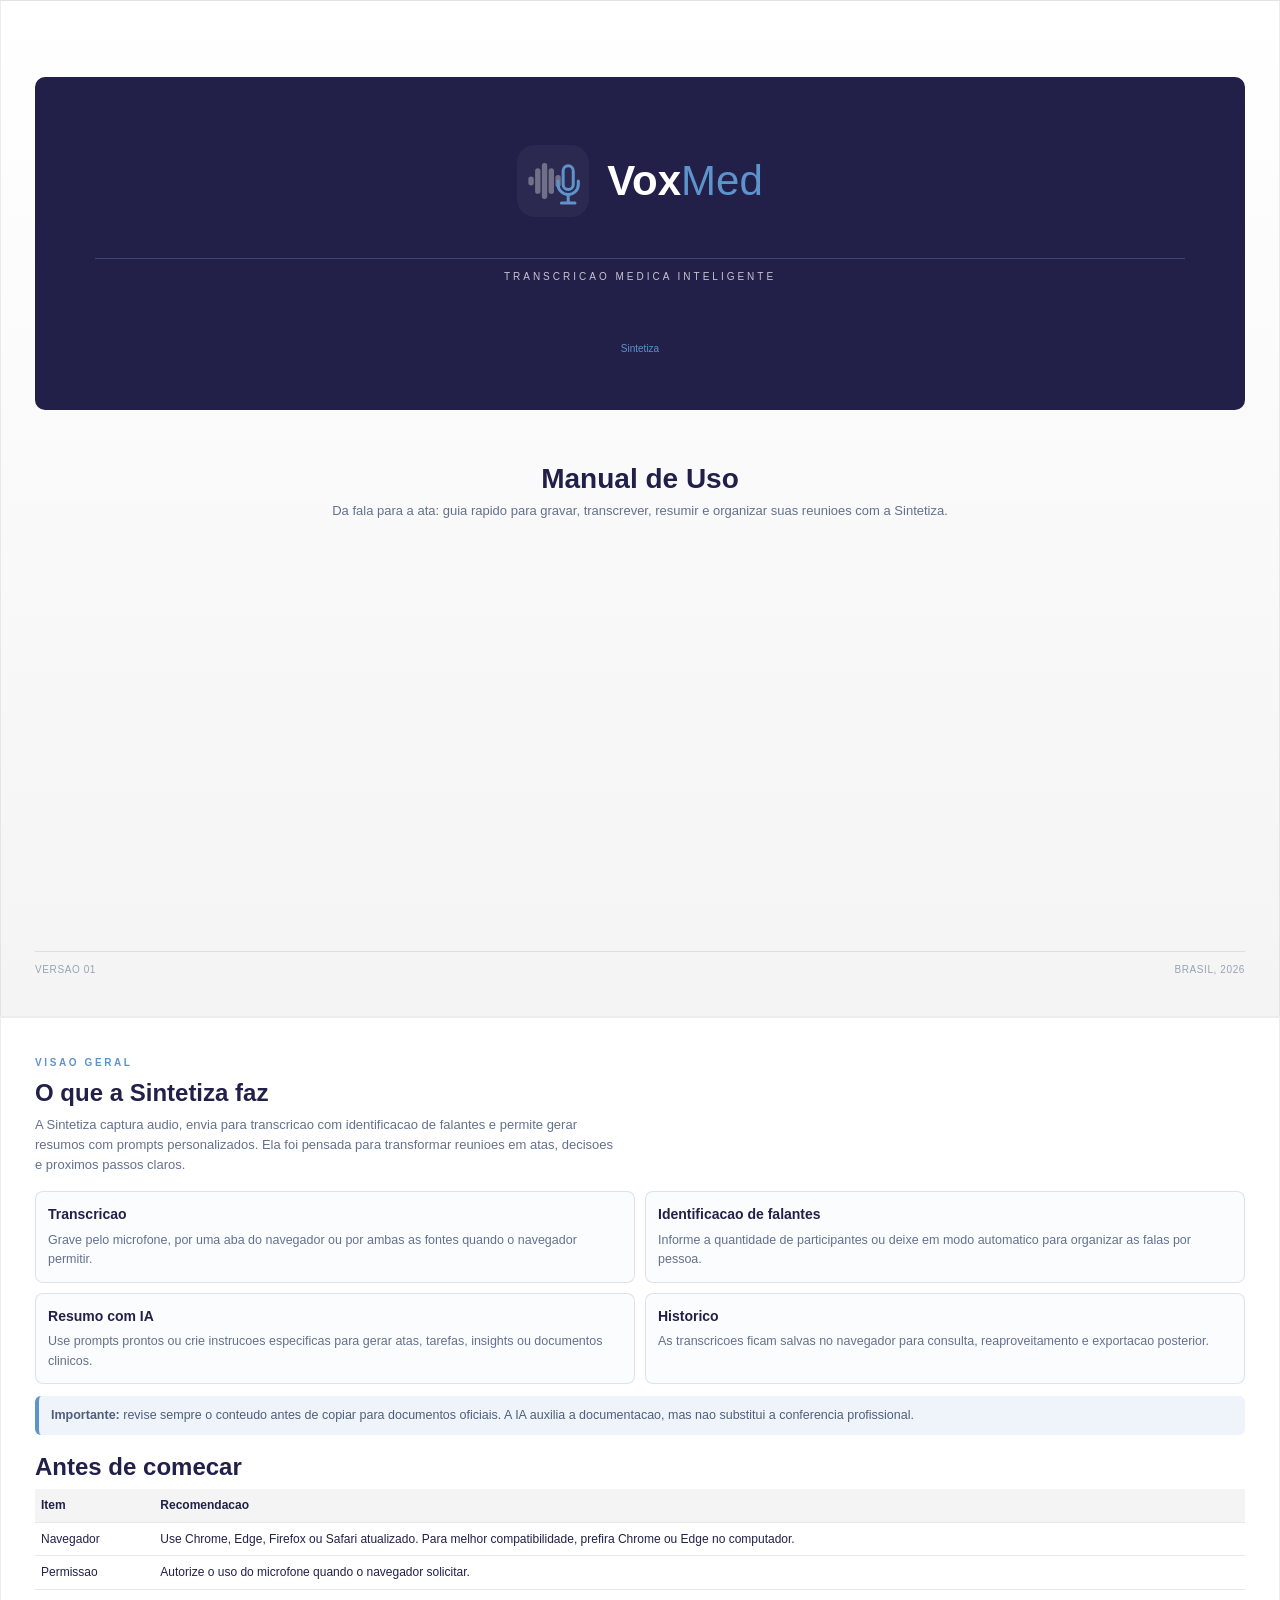
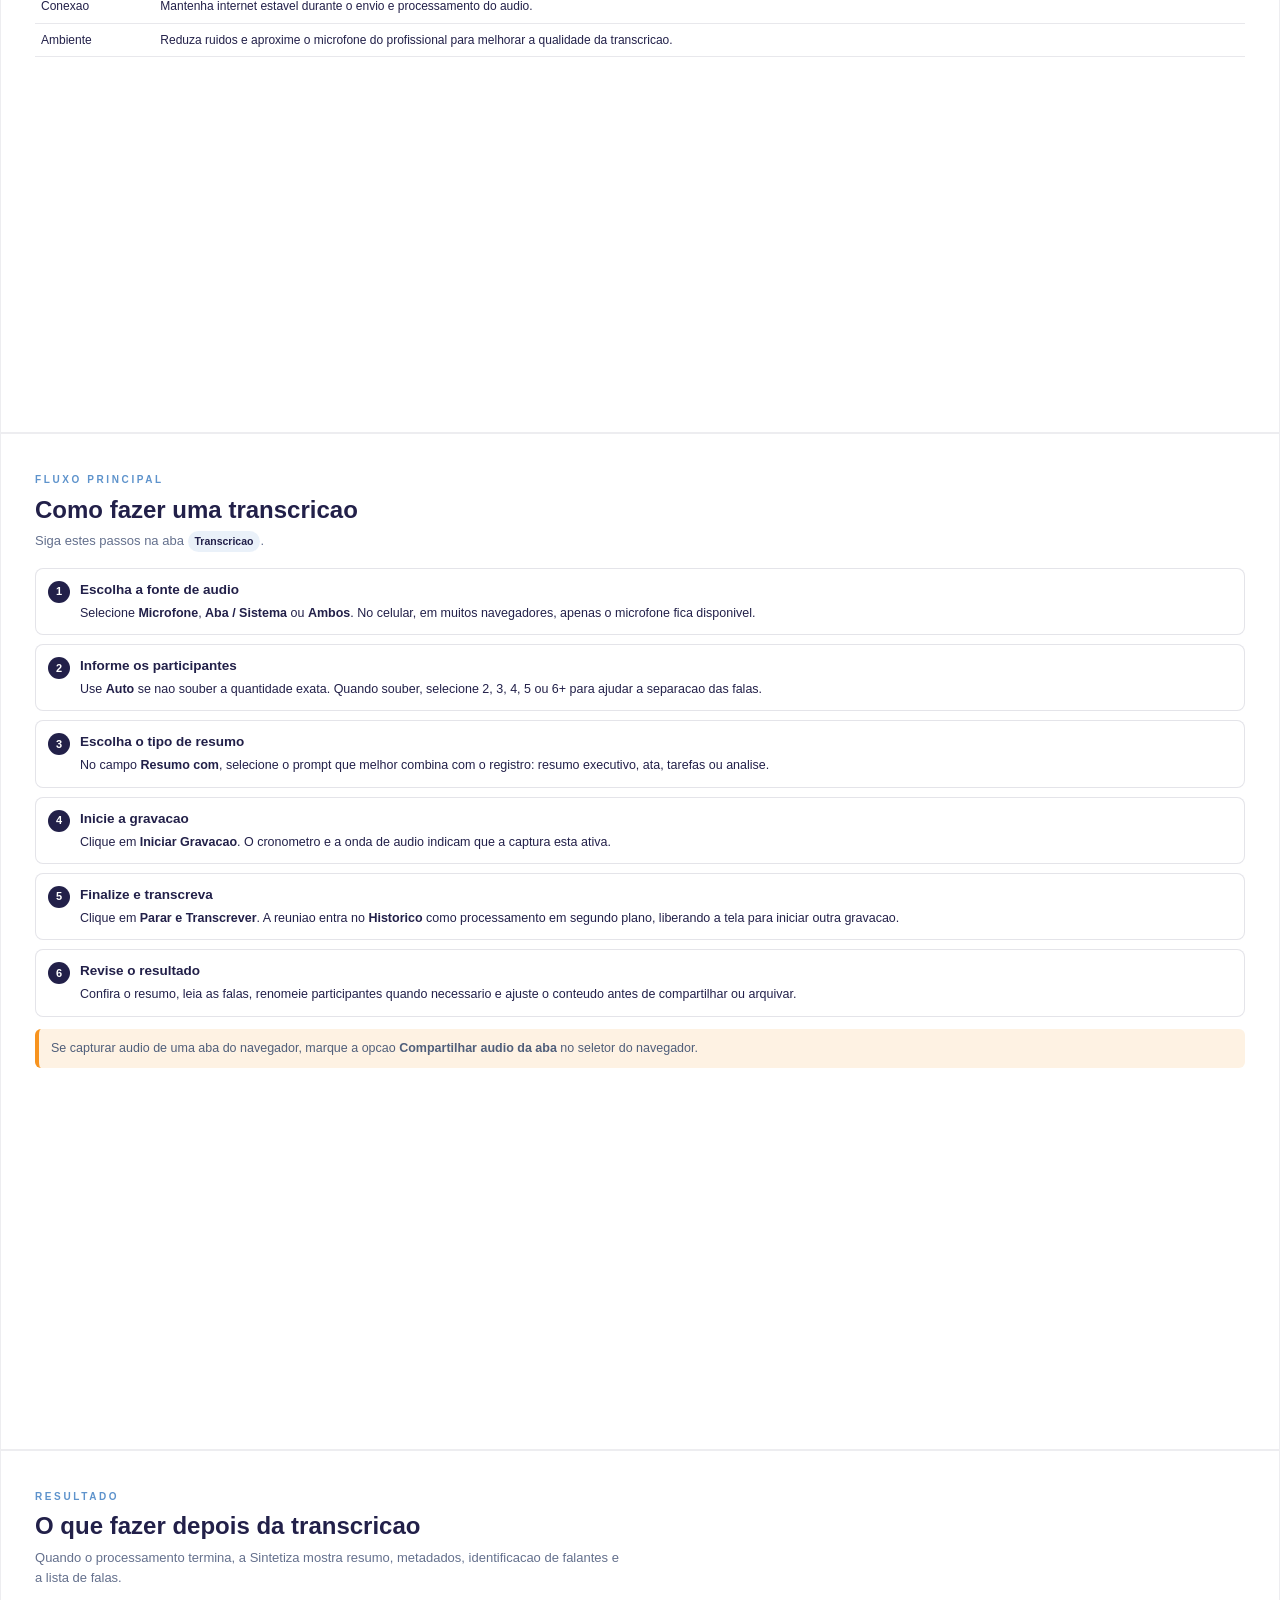
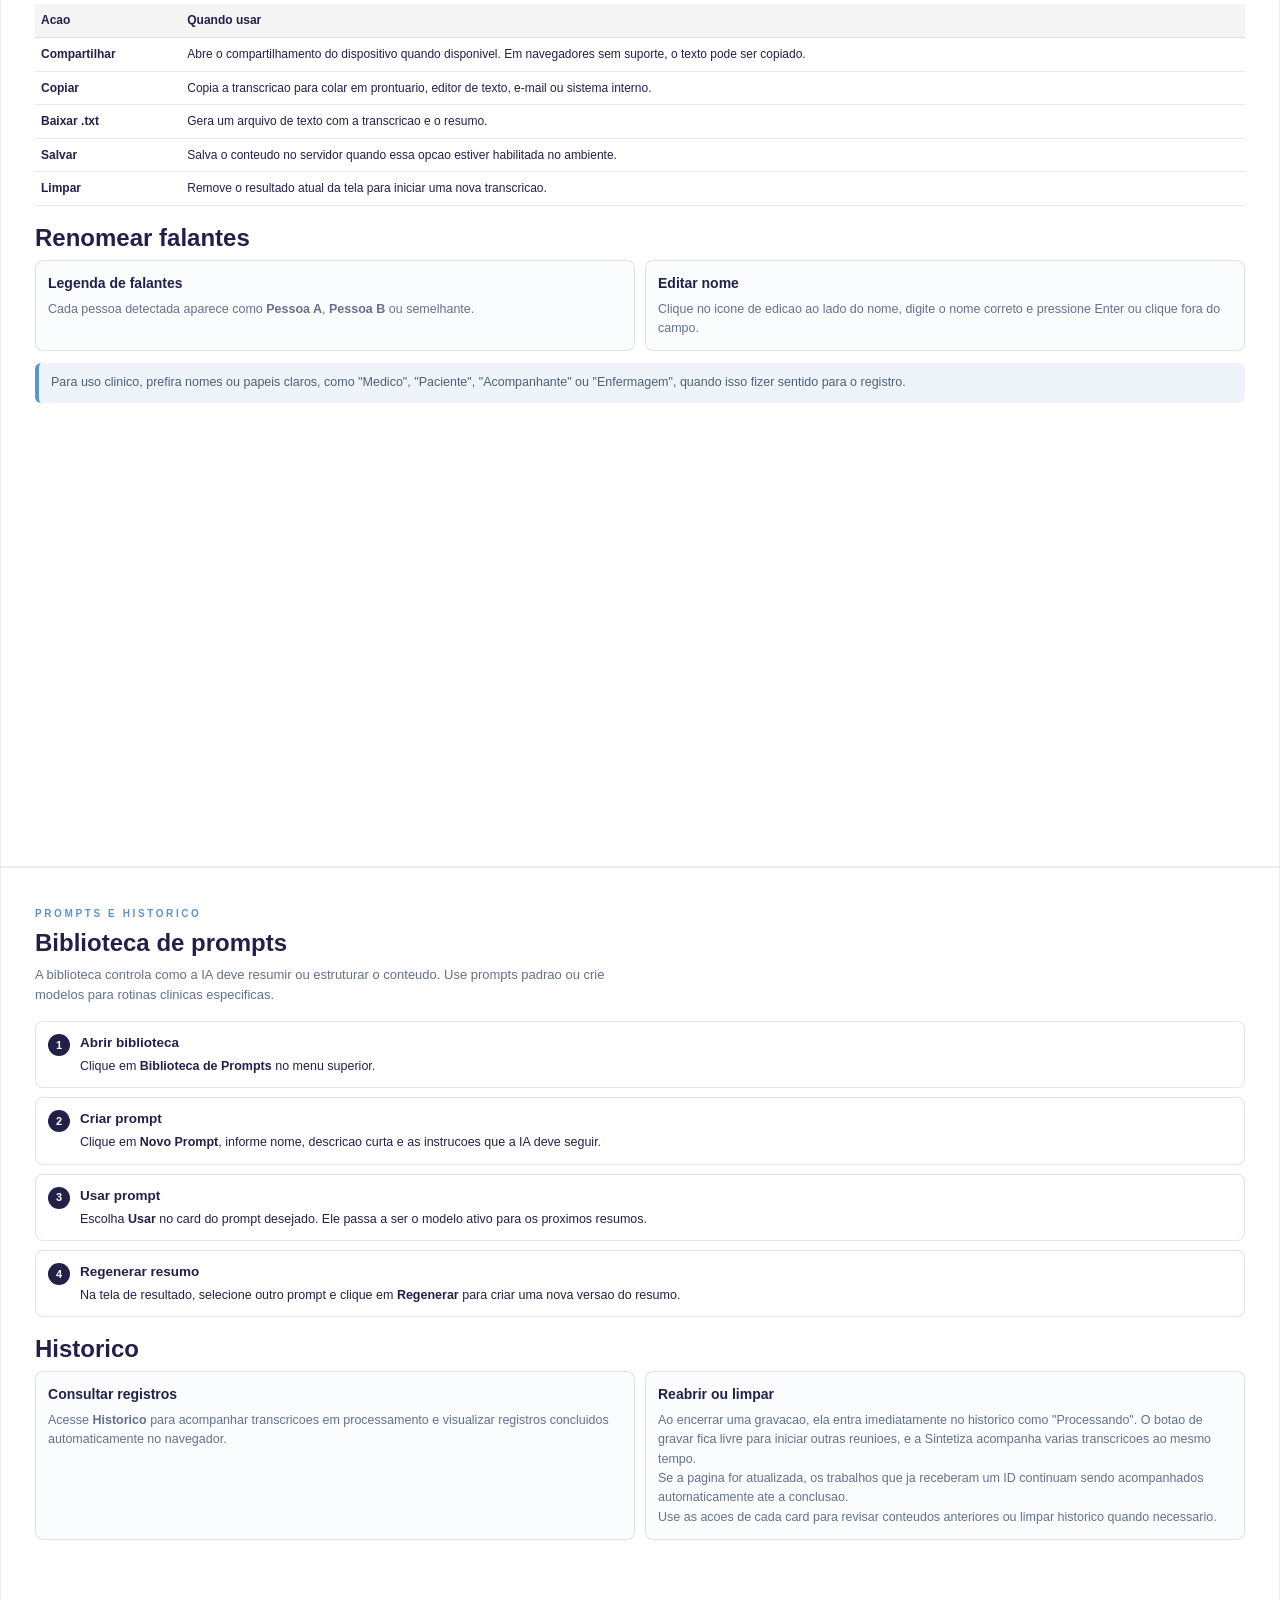
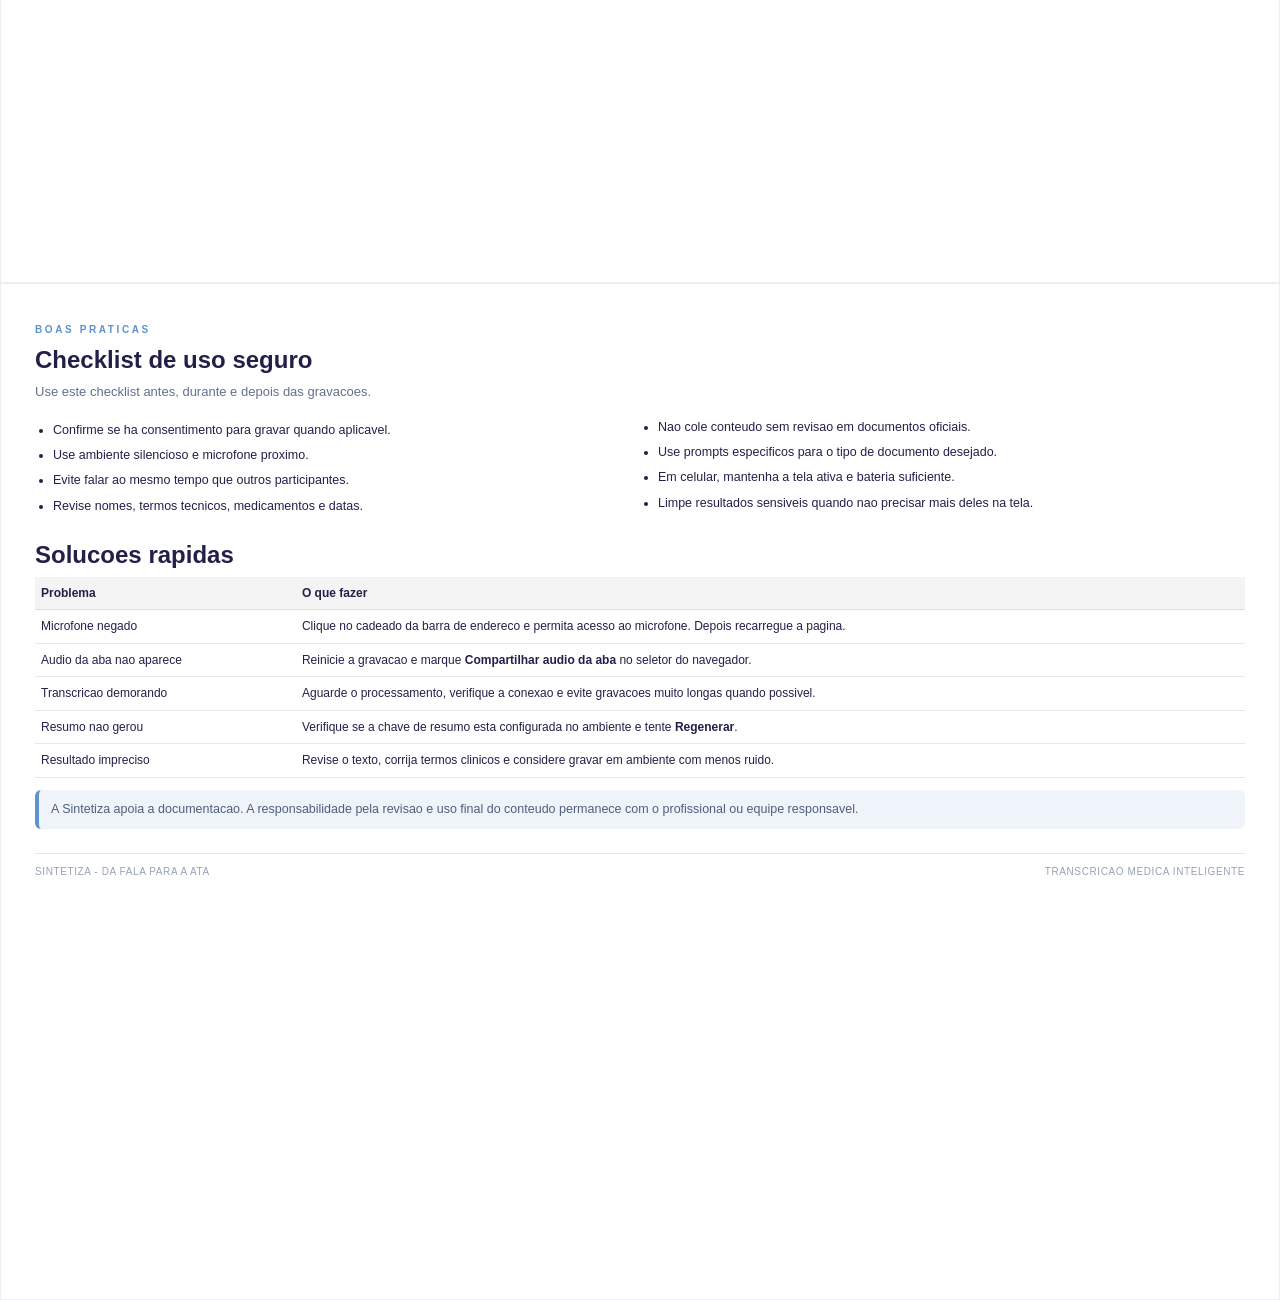
==== docs/Manual_Sintetiza.html @ 829ab647 "Renomeia Oratta para Sintetiza" ====
<!doctype html>
<html lang="pt-BR">
<head>
  <meta charset="utf-8" />
  <title>Manual de Uso - Sintetiza</title>
  <style>
    @page {
      size: A4;
      margin: 14mm;
    }

    * { box-sizing: border-box; }

    body {
      margin: 0;
      background: #f4f4f4;
      color: #222049;
      font-family: Arial, Helvetica, sans-serif;
      font-size: 12.5px;
      line-height: 1.55;
    }

    h1, h2, h3, p { margin: 0; }

    .page {
      min-height: 269mm;
      padding: 10mm 9mm;
      break-after: page;
      background: #ffffff;
      border: 1px solid rgba(34, 32, 73, .08);
    }

    .page:last-child { break-after: auto; }

    .cover {
      display: flex;
      flex-direction: column;
      justify-content: space-between;
      background: linear-gradient(180deg, #ffffff 0%, #f4f4f4 100%);
    }

    .brand-card {
      margin-top: 10mm;
      padding: 18mm 16mm 14mm;
      background: #222049;
      color: #ffffff;
      border-radius: 10px;
      text-align: center;
    }

    .brand-row {
      display: inline-flex;
      align-items: center;
      gap: 18px;
      margin-bottom: 11mm;
    }

    .mark {
      width: 72px;
      height: 72px;
      border-radius: 18px;
      display: inline-flex;
      align-items: center;
      justify-content: center;
      color: #5e93cc;
      background: rgba(255,255,255,.04);
    }

    .wordmark {
      font-size: 42px;
      line-height: 1;
      letter-spacing: 0;
      white-space: nowrap;
    }

    .wordmark strong { color: #ffffff; }
    .wordmark span { color: #5e93cc; font-weight: 400; }

    .tagline {
      border-top: 1px solid rgba(94,147,204,.35);
      padding-top: 10px;
      font-size: 10px;
      letter-spacing: 3px;
      text-transform: uppercase;
      color: rgba(255,255,255,.74);
    }

    .domain {
      margin-top: 15mm;
      font-size: 10px;
      color: #5e93cc;
    }

    .cover-title {
      margin-top: 14mm;
      text-align: center;
    }

    .cover-title h1 {
      font-size: 28px;
      line-height: 1.12;
      margin-bottom: 7px;
    }

    .cover-title p {
      color: #64708d;
      font-size: 13px;
    }

    .footer {
      display: flex;
      justify-content: space-between;
      align-items: center;
      color: #98a2b5;
      font-size: 10px;
      letter-spacing: .6px;
      text-transform: uppercase;
      border-top: 1px solid rgba(34,32,73,.1);
      padding-top: 10px;
    }

    .section-kicker {
      color: #5e93cc;
      font-size: 10px;
      letter-spacing: 2.6px;
      text-transform: uppercase;
      margin-bottom: 8px;
      font-weight: 700;
    }

    h2 {
      font-size: 24px;
      line-height: 1.16;
      margin-bottom: 8px;
      color: #222049;
    }

    .lead {
      color: #64708d;
      font-size: 13px;
      margin-bottom: 16px;
      max-width: 155mm;
    }

    .grid {
      display: grid;
      grid-template-columns: 1fr 1fr;
      gap: 10px;
    }

    .card {
      border: 1px solid rgba(34,32,73,.12);
      border-radius: 8px;
      padding: 12px;
      background: #fbfcfe;
      break-inside: avoid;
    }

    .card h3 {
      font-size: 14px;
      margin-bottom: 5px;
      color: #222049;
    }

    .card p, .card li {
      color: #64708d;
    }

    .steps {
      display: grid;
      gap: 9px;
      counter-reset: step;
    }

    .step {
      position: relative;
      padding: 11px 12px 11px 44px;
      background: #ffffff;
      border: 1px solid rgba(34,32,73,.12);
      border-radius: 8px;
      break-inside: avoid;
      counter-increment: step;
    }

    .step::before {
      content: counter(step);
      position: absolute;
      left: 12px;
      top: 12px;
      width: 22px;
      height: 22px;
      border-radius: 50%;
      background: #222049;
      color: #ffffff;
      display: flex;
      align-items: center;
      justify-content: center;
      font-size: 11px;
      font-weight: 700;
    }

    .step h3 {
      font-size: 13.5px;
      margin-bottom: 3px;
    }

    ul {
      margin: 7px 0 0 18px;
      padding: 0;
    }

    li { margin: 3px 0; }

    .note {
      margin-top: 12px;
      padding: 10px 12px;
      border-left: 4px solid #5e93cc;
      background: rgba(94,147,204,.1);
      color: #4f5e7a;
      border-radius: 6px;
    }

    .warning {
      border-left-color: #f7931e;
      background: rgba(247,147,30,.12);
    }

    .mini-table {
      width: 100%;
      border-collapse: collapse;
      margin-top: 8px;
      font-size: 12px;
    }

    .mini-table th,
    .mini-table td {
      border-bottom: 1px solid rgba(34,32,73,.1);
      padding: 7px 6px;
      text-align: left;
      vertical-align: top;
    }

    .mini-table th {
      color: #222049;
      background: #f4f4f4;
      font-weight: 700;
    }

    .badge {
      display: inline-block;
      padding: 2px 7px;
      border-radius: 999px;
      background: rgba(94,147,204,.13);
      color: #222049;
      font-size: 10.5px;
      font-weight: 700;
      white-space: nowrap;
    }

    .checklist {
      columns: 2;
      column-gap: 18px;
      margin-top: 8px;
    }

    .checklist li {
      break-inside: avoid;
      margin-bottom: 6px;
    }
  </style>
</head>
<body>
  <section class="page cover">
    <div>
      <div class="brand-card">
        <div class="brand-row">
          <div class="mark">
            <svg width="54" height="54" viewBox="0 0 32 32" fill="none" stroke="currentColor" stroke-linecap="round" stroke-linejoin="round">
              <path d="M3 15v2M7 10v12M11 7v18M15 10v12M19 14v4" stroke="rgba(244,244,244,.35)" stroke-width="3.2"/>
              <path d="M25 7a3 3 0 0 0-3 3v8a3 3 0 0 0 6 0v-8a3 3 0 0 0-3-3Z" stroke-width="1.8"/>
              <path d="M31 16v2a6 6 0 0 1-12 0v-2" stroke-width="1.8"/>
              <path d="M25 24v5M21 29h8" stroke-width="1.8"/>
            </svg>
          </div>
          <div class="wordmark"><strong>Vox</strong><span>Med</span></div>
        </div>
        <div class="tagline">Transcricao medica inteligente</div>
        <div class="domain">Sintetiza</div>
      </div>

      <div class="cover-title">
        <h1>Manual de Uso</h1>
        <p>Da fala para a ata: guia rapido para gravar, transcrever, resumir e organizar suas reunioes com a Sintetiza.</p>
      </div>
    </div>
    <div class="footer">
      <span>Versao 01</span>
      <span>Brasil, 2026</span>
    </div>
  </section>

  <section class="page">
    <div class="section-kicker">Visao geral</div>
    <h2>O que a Sintetiza faz</h2>
    <p class="lead">A Sintetiza captura audio, envia para transcricao com identificacao de falantes e permite gerar resumos com prompts personalizados. Ela foi pensada para transformar reunioes em atas, decisoes e proximos passos claros.</p>

    <div class="grid">
      <div class="card">
        <h3>Transcricao</h3>
        <p>Grave pelo microfone, por uma aba do navegador ou por ambas as fontes quando o navegador permitir.</p>
      </div>
      <div class="card">
        <h3>Identificacao de falantes</h3>
        <p>Informe a quantidade de participantes ou deixe em modo automatico para organizar as falas por pessoa.</p>
      </div>
      <div class="card">
        <h3>Resumo com IA</h3>
        <p>Use prompts prontos ou crie instrucoes especificas para gerar atas, tarefas, insights ou documentos clinicos.</p>
      </div>
      <div class="card">
        <h3>Historico</h3>
        <p>As transcricoes ficam salvas no navegador para consulta, reaproveitamento e exportacao posterior.</p>
      </div>
    </div>

    <div class="note">
      <strong>Importante:</strong> revise sempre o conteudo antes de copiar para documentos oficiais. A IA auxilia a documentacao, mas nao substitui a conferencia profissional.
    </div>

    <h2 style="margin-top:18px;">Antes de comecar</h2>
    <table class="mini-table">
      <tr>
        <th>Item</th>
        <th>Recomendacao</th>
      </tr>
      <tr>
        <td>Navegador</td>
        <td>Use Chrome, Edge, Firefox ou Safari atualizado. Para melhor compatibilidade, prefira Chrome ou Edge no computador.</td>
      </tr>
      <tr>
        <td>Permissao</td>
        <td>Autorize o uso do microfone quando o navegador solicitar.</td>
      </tr>
      <tr>
        <td>Conexao</td>
        <td>Mantenha internet estavel durante o envio e processamento do audio.</td>
      </tr>
      <tr>
        <td>Ambiente</td>
        <td>Reduza ruidos e aproxime o microfone do profissional para melhorar a qualidade da transcricao.</td>
      </tr>
    </table>
  </section>

  <section class="page">
    <div class="section-kicker">Fluxo principal</div>
    <h2>Como fazer uma transcricao</h2>
    <p class="lead">Siga estes passos na aba <span class="badge">Transcricao</span>.</p>

    <div class="steps">
      <div class="step">
        <h3>Escolha a fonte de audio</h3>
        <p>Selecione <strong>Microfone</strong>, <strong>Aba / Sistema</strong> ou <strong>Ambos</strong>. No celular, em muitos navegadores, apenas o microfone fica disponivel.</p>
      </div>
      <div class="step">
        <h3>Informe os participantes</h3>
        <p>Use <strong>Auto</strong> se nao souber a quantidade exata. Quando souber, selecione 2, 3, 4, 5 ou 6+ para ajudar a separacao das falas.</p>
      </div>
      <div class="step">
        <h3>Escolha o tipo de resumo</h3>
        <p>No campo <strong>Resumo com</strong>, selecione o prompt que melhor combina com o registro: resumo executivo, ata, tarefas ou analise.</p>
      </div>
      <div class="step">
        <h3>Inicie a gravacao</h3>
        <p>Clique em <strong>Iniciar Gravacao</strong>. O cronometro e a onda de audio indicam que a captura esta ativa.</p>
      </div>
      <div class="step">
        <h3>Finalize e transcreva</h3>
        <p>Clique em <strong>Parar e Transcrever</strong>. A reuniao entra no <strong>Historico</strong> como processamento em segundo plano, liberando a tela para iniciar outra gravacao.</p>
      </div>
      <div class="step">
        <h3>Revise o resultado</h3>
        <p>Confira o resumo, leia as falas, renomeie participantes quando necessario e ajuste o conteudo antes de compartilhar ou arquivar.</p>
      </div>
    </div>

    <div class="note warning">
      Se capturar audio de uma aba do navegador, marque a opcao <strong>Compartilhar audio da aba</strong> no seletor do navegador.
    </div>
  </section>

  <section class="page">
    <div class="section-kicker">Resultado</div>
    <h2>O que fazer depois da transcricao</h2>
    <p class="lead">Quando o processamento termina, a Sintetiza mostra resumo, metadados, identificacao de falantes e a lista de falas.</p>

    <table class="mini-table">
      <tr>
        <th>Acao</th>
        <th>Quando usar</th>
      </tr>
      <tr>
        <td><strong>Compartilhar</strong></td>
        <td>Abre o compartilhamento do dispositivo quando disponivel. Em navegadores sem suporte, o texto pode ser copiado.</td>
      </tr>
      <tr>
        <td><strong>Copiar</strong></td>
        <td>Copia a transcricao para colar em prontuario, editor de texto, e-mail ou sistema interno.</td>
      </tr>
      <tr>
        <td><strong>Baixar .txt</strong></td>
        <td>Gera um arquivo de texto com a transcricao e o resumo.</td>
      </tr>
      <tr>
        <td><strong>Salvar</strong></td>
        <td>Salva o conteudo no servidor quando essa opcao estiver habilitada no ambiente.</td>
      </tr>
      <tr>
        <td><strong>Limpar</strong></td>
        <td>Remove o resultado atual da tela para iniciar uma nova transcricao.</td>
      </tr>
    </table>

    <h2 style="margin-top:18px;">Renomear falantes</h2>
    <div class="grid">
      <div class="card">
        <h3>Legenda de falantes</h3>
        <p>Cada pessoa detectada aparece como <strong>Pessoa A</strong>, <strong>Pessoa B</strong> ou semelhante.</p>
      </div>
      <div class="card">
        <h3>Editar nome</h3>
        <p>Clique no icone de edicao ao lado do nome, digite o nome correto e pressione Enter ou clique fora do campo.</p>
      </div>
    </div>

    <div class="note">
      Para uso clinico, prefira nomes ou papeis claros, como "Medico", "Paciente", "Acompanhante" ou "Enfermagem", quando isso fizer sentido para o registro.
    </div>
  </section>

  <section class="page">
    <div class="section-kicker">Prompts e historico</div>
    <h2>Biblioteca de prompts</h2>
    <p class="lead">A biblioteca controla como a IA deve resumir ou estruturar o conteudo. Use prompts padrao ou crie modelos para rotinas clinicas especificas.</p>

    <div class="steps">
      <div class="step">
        <h3>Abrir biblioteca</h3>
        <p>Clique em <strong>Biblioteca de Prompts</strong> no menu superior.</p>
      </div>
      <div class="step">
        <h3>Criar prompt</h3>
        <p>Clique em <strong>Novo Prompt</strong>, informe nome, descricao curta e as instrucoes que a IA deve seguir.</p>
      </div>
      <div class="step">
        <h3>Usar prompt</h3>
        <p>Escolha <strong>Usar</strong> no card do prompt desejado. Ele passa a ser o modelo ativo para os proximos resumos.</p>
      </div>
      <div class="step">
        <h3>Regenerar resumo</h3>
        <p>Na tela de resultado, selecione outro prompt e clique em <strong>Regenerar</strong> para criar uma nova versao do resumo.</p>
      </div>
    </div>

    <h2 style="margin-top:18px;">Historico</h2>
    <div class="grid">
      <div class="card">
        <h3>Consultar registros</h3>
        <p>Acesse <strong>Historico</strong> para acompanhar transcricoes em processamento e visualizar registros concluidos automaticamente no navegador.</p>
      </div>
      <div class="card">
        <h3>Reabrir ou limpar</h3>
        <p>Ao encerrar uma gravacao, ela entra imediatamente no historico como "Processando". O botao de gravar fica livre para iniciar outras reunioes, e a Sintetiza acompanha varias transcricoes ao mesmo tempo.</p>
        <p>Se a pagina for atualizada, os trabalhos que ja receberam um ID continuam sendo acompanhados automaticamente ate a conclusao.</p>
        <p>Use as acoes de cada card para revisar conteudos anteriores ou limpar historico quando necessario.</p>
      </div>
    </div>
  </section>

  <section class="page">
    <div class="section-kicker">Boas praticas</div>
    <h2>Checklist de uso seguro</h2>
    <p class="lead">Use este checklist antes, durante e depois das gravacoes.</p>

    <ul class="checklist">
      <li>Confirme se ha consentimento para gravar quando aplicavel.</li>
      <li>Use ambiente silencioso e microfone proximo.</li>
      <li>Evite falar ao mesmo tempo que outros participantes.</li>
      <li>Revise nomes, termos tecnicos, medicamentos e datas.</li>
      <li>Nao cole conteudo sem revisao em documentos oficiais.</li>
      <li>Use prompts especificos para o tipo de documento desejado.</li>
      <li>Em celular, mantenha a tela ativa e bateria suficiente.</li>
      <li>Limpe resultados sensiveis quando nao precisar mais deles na tela.</li>
    </ul>

    <h2 style="margin-top:20px;">Solucoes rapidas</h2>
    <table class="mini-table">
      <tr>
        <th>Problema</th>
        <th>O que fazer</th>
      </tr>
      <tr>
        <td>Microfone negado</td>
        <td>Clique no cadeado da barra de endereco e permita acesso ao microfone. Depois recarregue a pagina.</td>
      </tr>
      <tr>
        <td>Audio da aba nao aparece</td>
        <td>Reinicie a gravacao e marque <strong>Compartilhar audio da aba</strong> no seletor do navegador.</td>
      </tr>
      <tr>
        <td>Transcricao demorando</td>
        <td>Aguarde o processamento, verifique a conexao e evite gravacoes muito longas quando possivel.</td>
      </tr>
      <tr>
        <td>Resumo nao gerou</td>
        <td>Verifique se a chave de resumo esta configurada no ambiente e tente <strong>Regenerar</strong>.</td>
      </tr>
      <tr>
        <td>Resultado impreciso</td>
        <td>Revise o texto, corrija termos clinicos e considere gravar em ambiente com menos ruido.</td>
      </tr>
    </table>

    <div class="note">
      A Sintetiza apoia a documentacao. A responsabilidade pela revisao e uso final do conteudo permanece com o profissional ou equipe responsavel.
    </div>

    <div class="footer" style="margin-top:24px;">
      <span>Sintetiza - Da fala para a ata</span>
      <span>Transcricao medica inteligente</span>
    </div>
  </section>
</body>
</html>
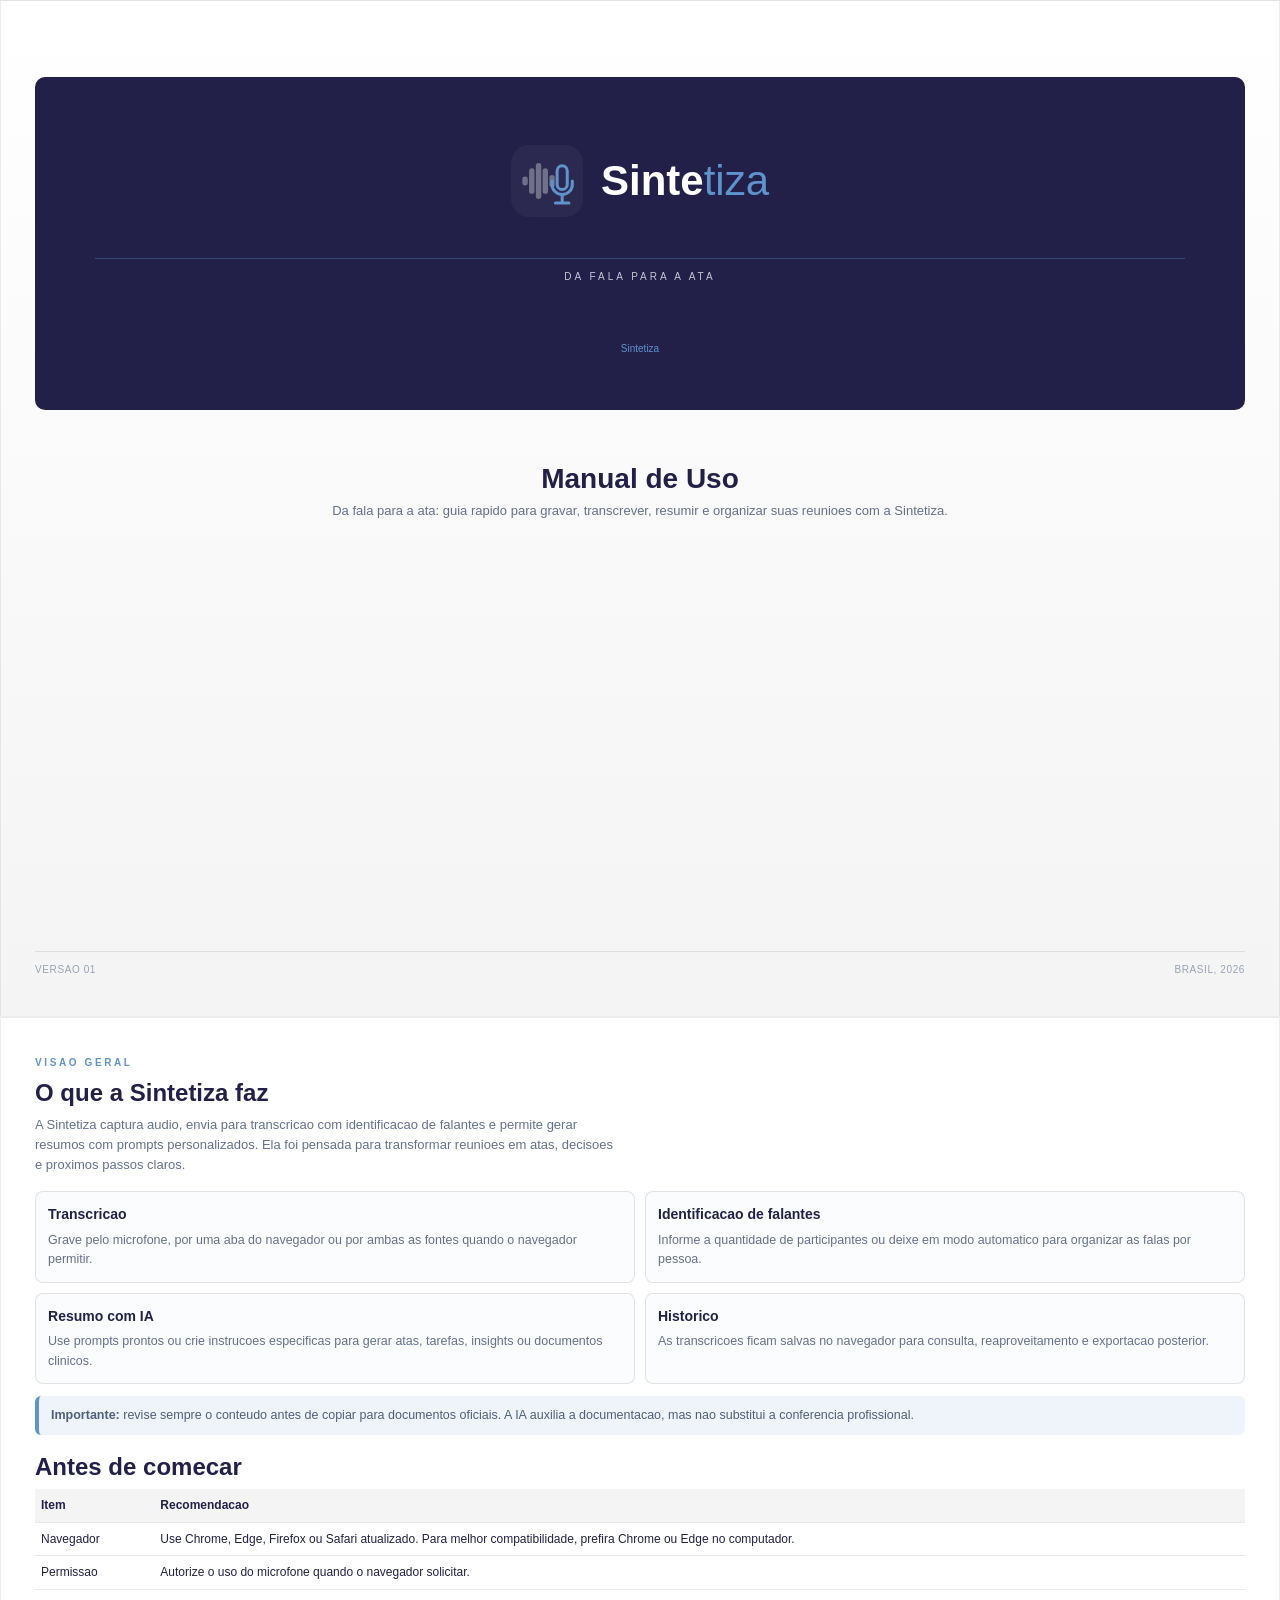
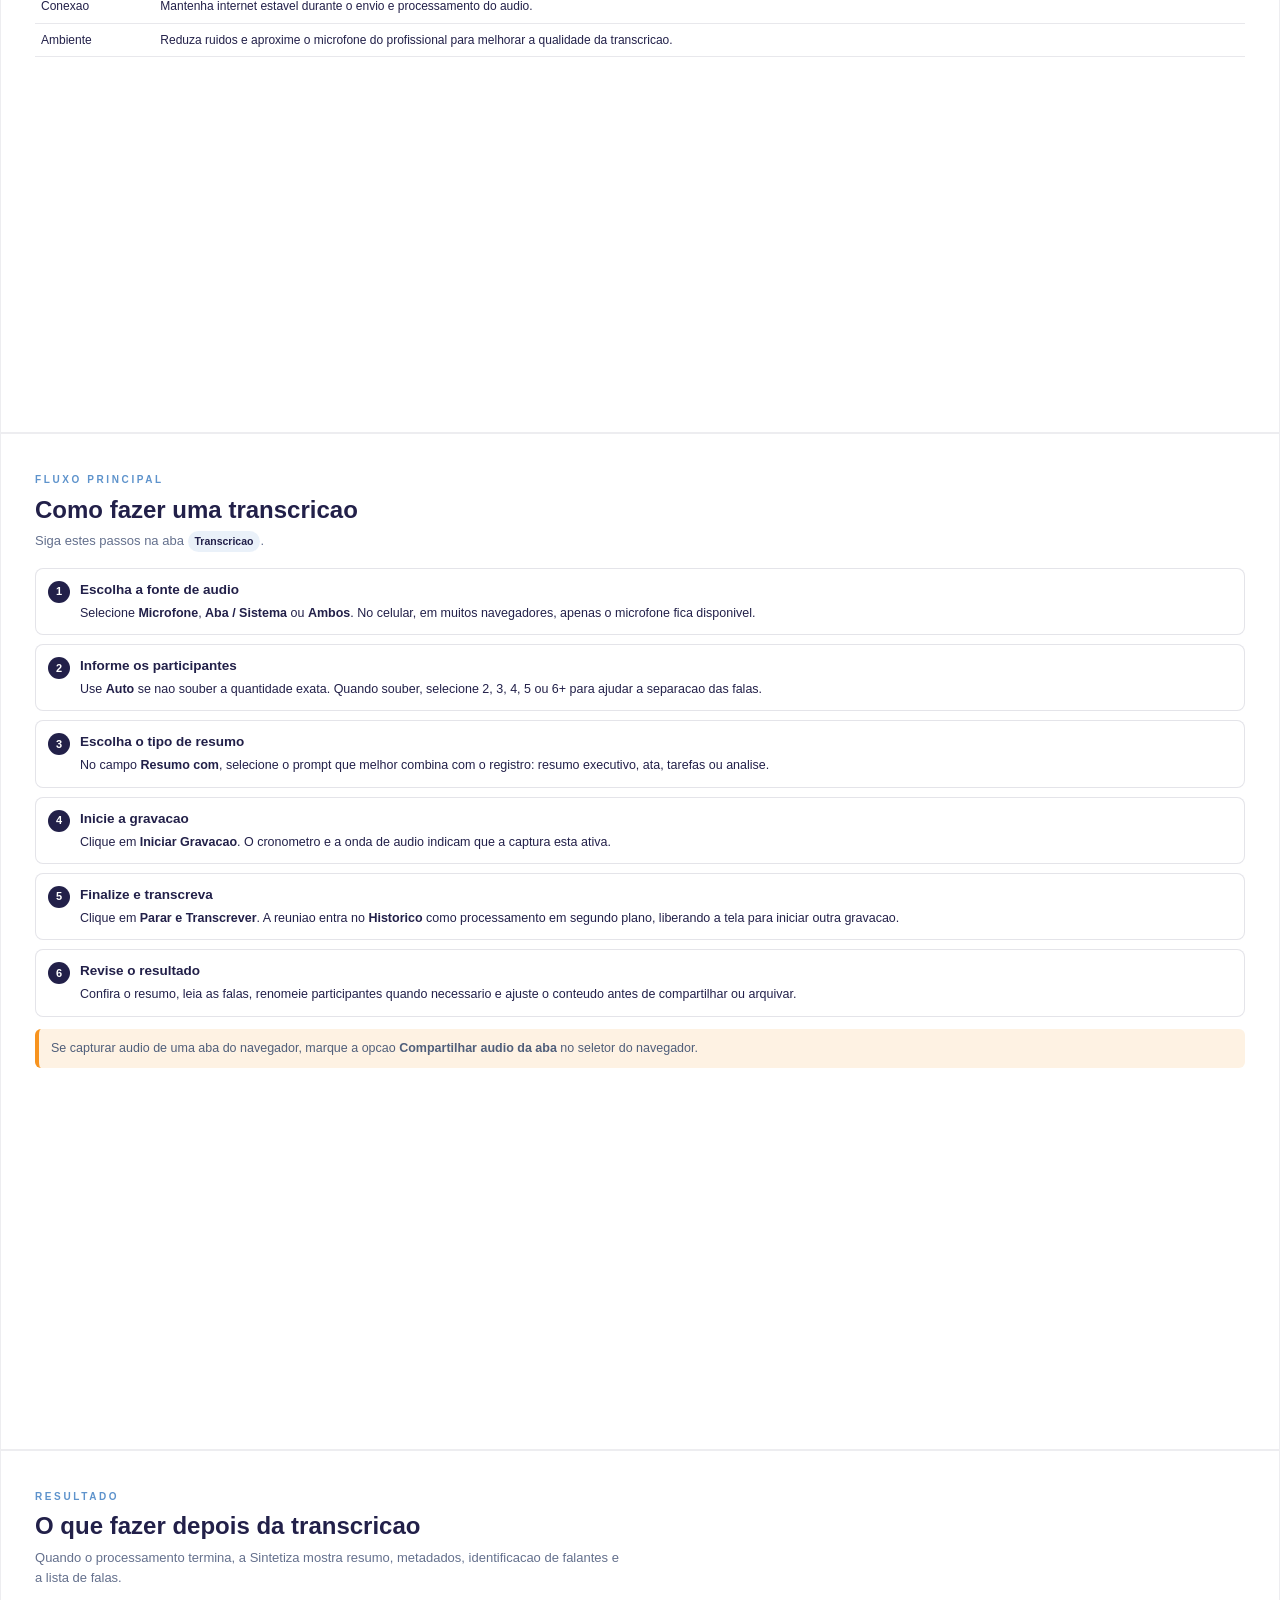
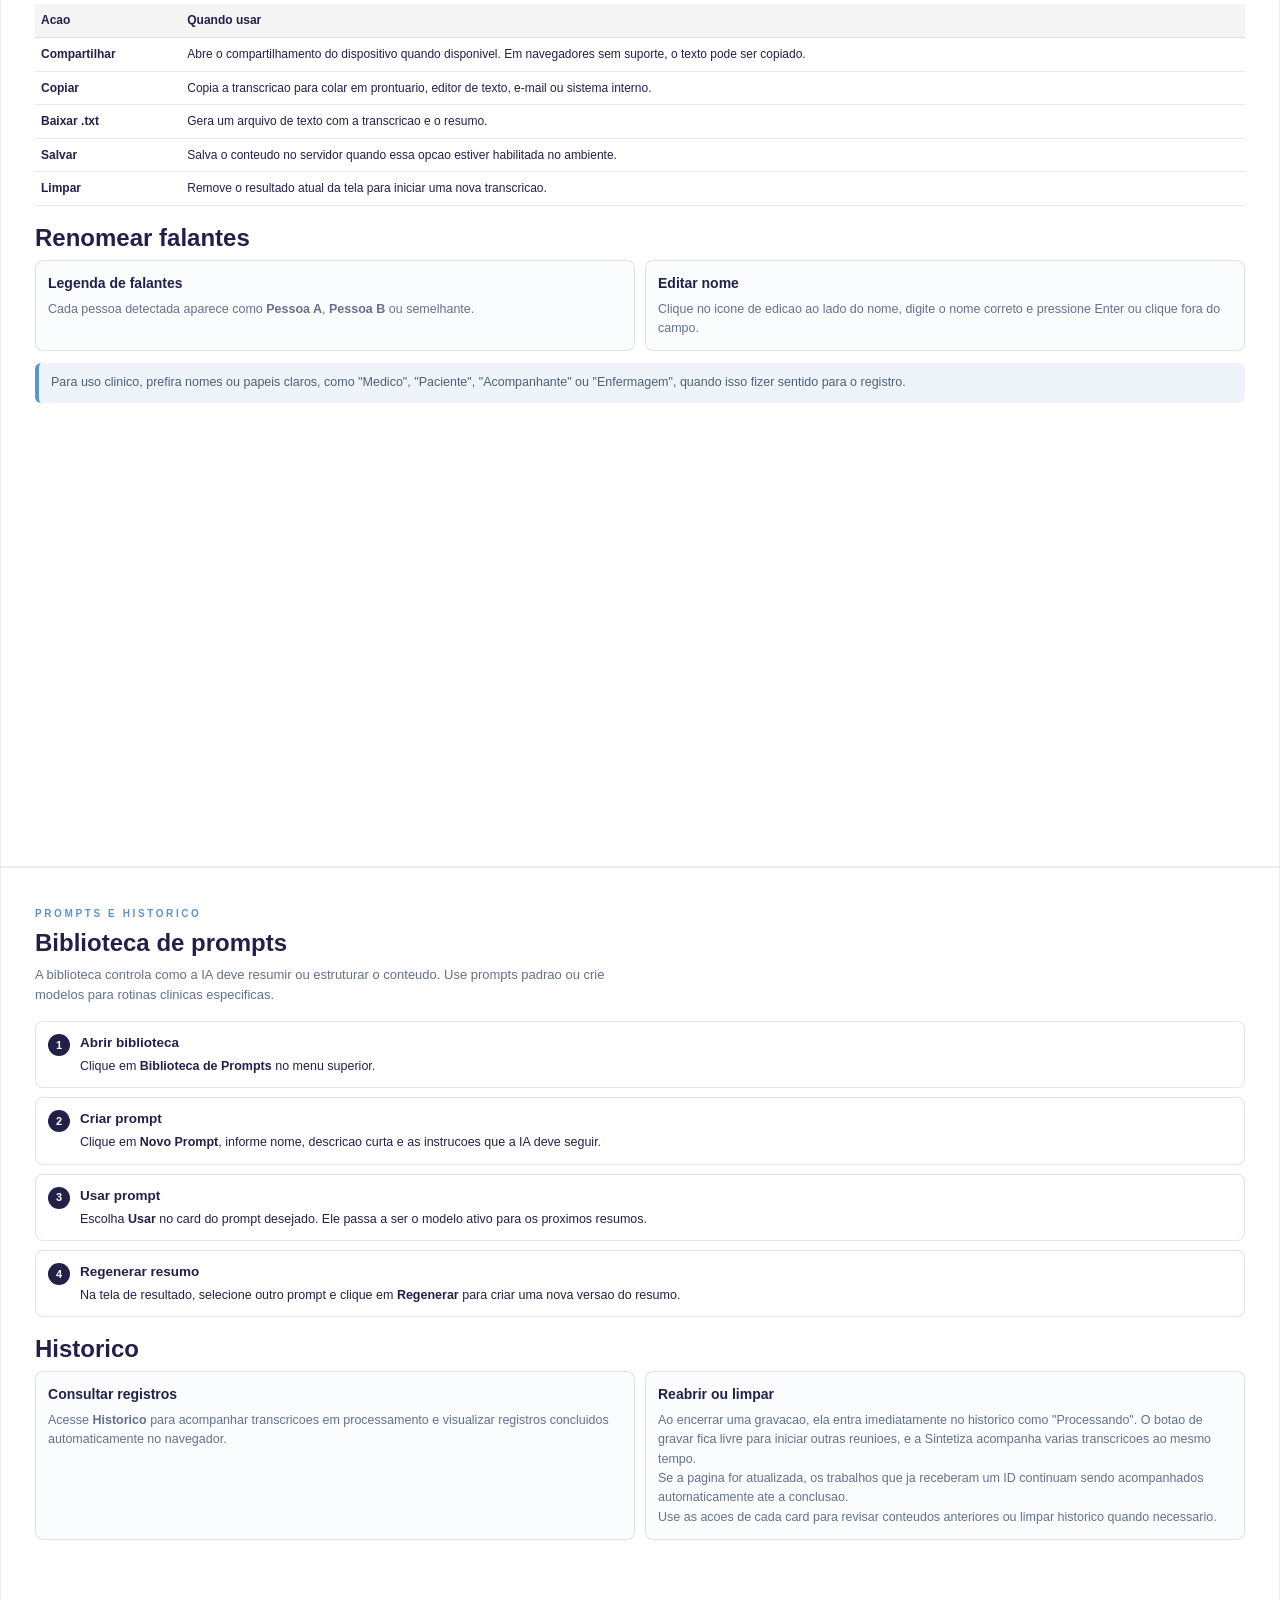
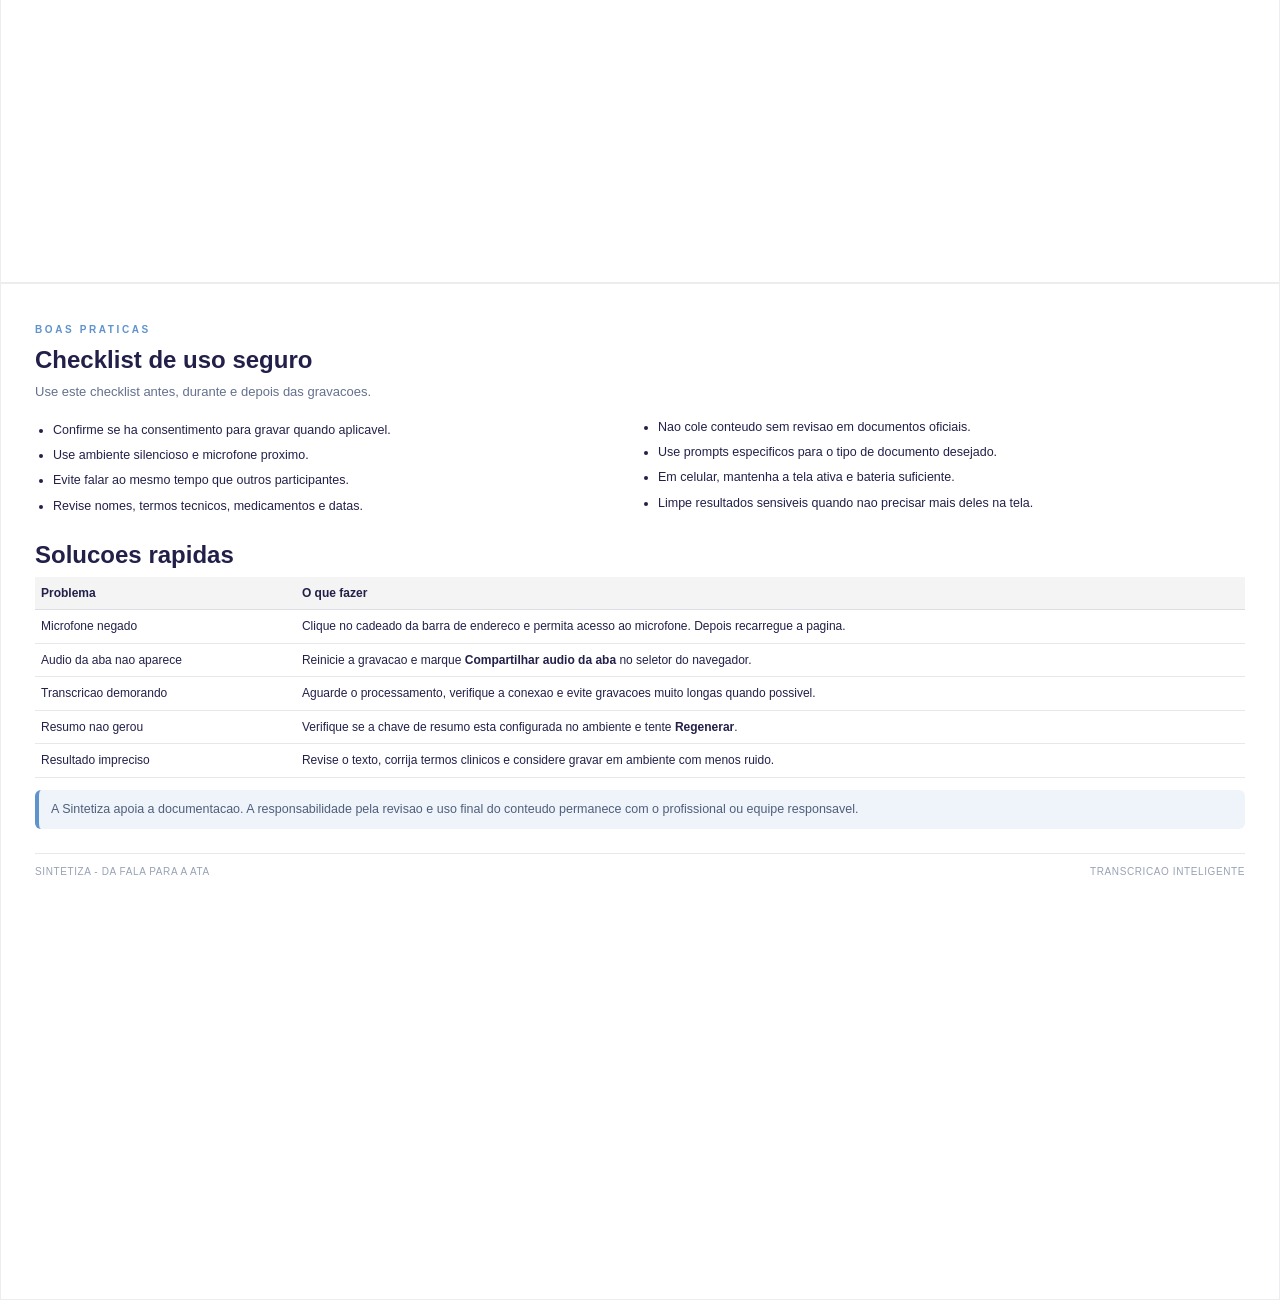
==== commit 5b1b60b1: "Corrige marca visual para Sintetiza" ====
--- a/docs/Manual_Sintetiza.html
+++ b/docs/Manual_Sintetiza.html
@@ -282,9 +282,9 @@
               <path d="M25 24v5M21 29h8" stroke-width="1.8"/>
             </svg>
           </div>
-          <div class="wordmark"><strong>Vox</strong><span>Med</span></div>
+          <div class="wordmark"><strong>Sinte</strong><span>tiza</span></div>
         </div>
-        <div class="tagline">Transcricao medica inteligente</div>
+        <div class="tagline">Da fala para a ata</div>
         <div class="domain">Sintetiza</div>
       </div>
 
@@ -527,7 +527,7 @@
 
     <div class="footer" style="margin-top:24px;">
       <span>Sintetiza - Da fala para a ata</span>
-      <span>Transcricao medica inteligente</span>
+      <span>Transcricao inteligente</span>
     </div>
   </section>
 </body>
